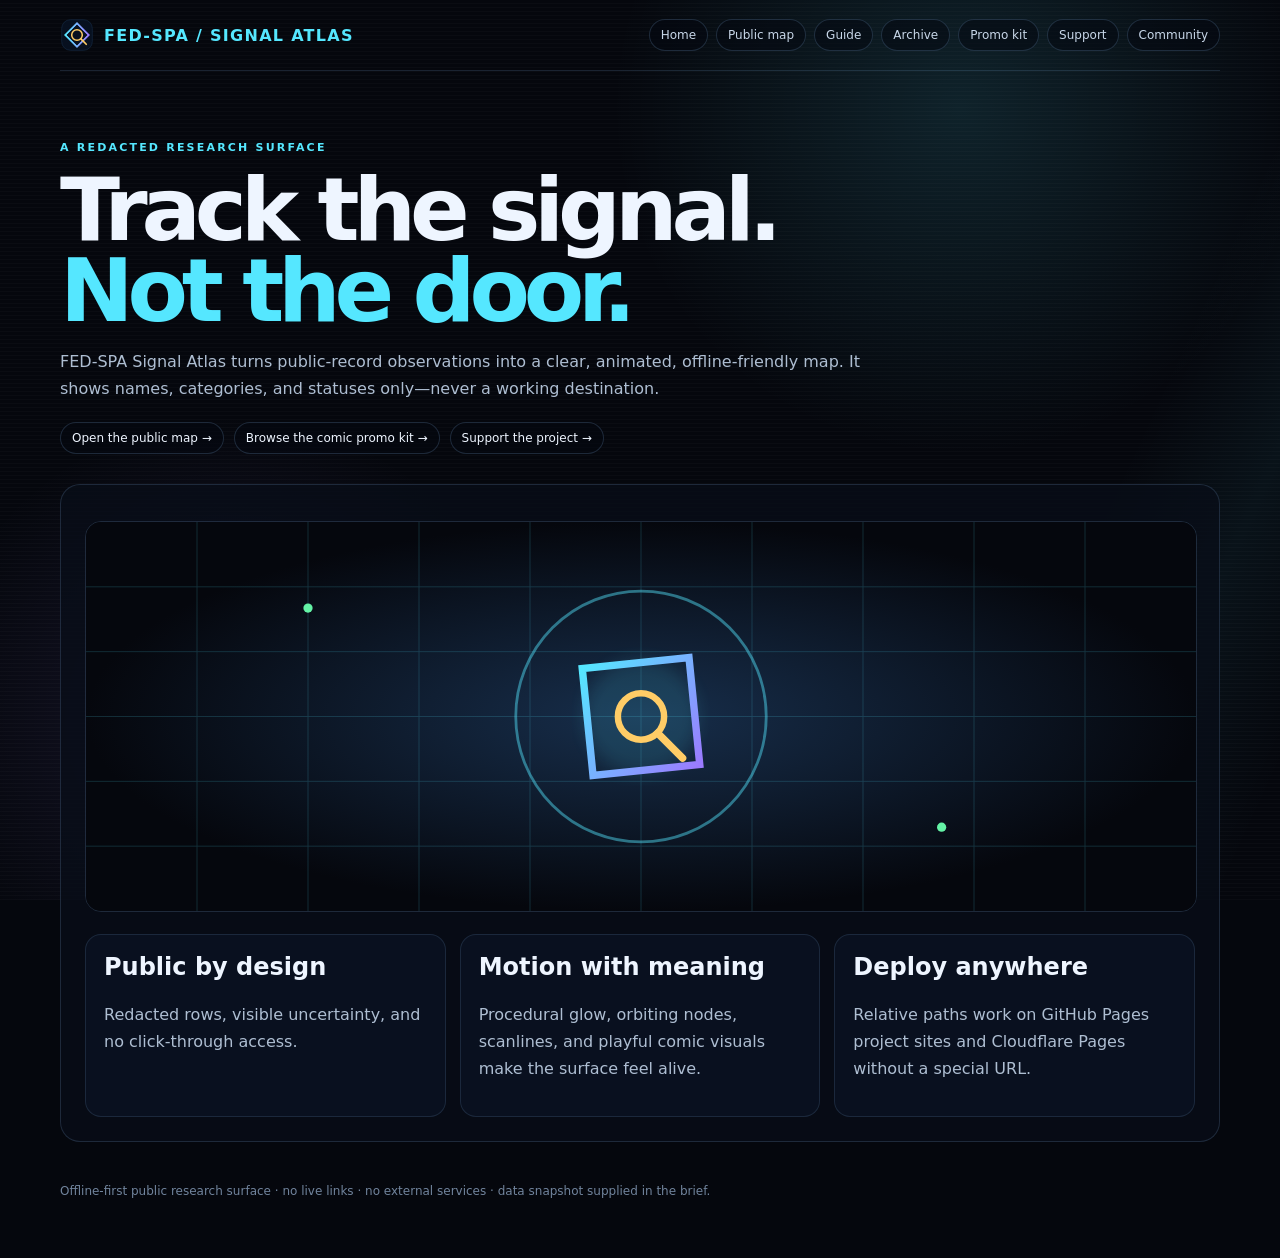
==== index.html @ 1a7d3280 "Add files via upload" ====
<!doctype html><html lang="en"><head><meta charset="utf-8"><meta name="viewport" content="width=device-width,initial-scale=1"><link rel="icon" type="image/svg+xml" href="assets/favicon.svg"><link rel="stylesheet" href="assets/site.css"><title>FED-SPA // Signal Atlas</title><style>body{margin:0;background:#05070d;color:#eef5ff;font-family:Inter,ui-sans-serif,system-ui,sans-serif}.wrap{max-width:1160px;margin:auto;padding:0 22px 60px}.hero{padding:70px 0 30px;max-width:820px}.eyebrow{color:#55e7ff;letter-spacing:.2em;text-transform:uppercase;font-size:11px;font-weight:800}h1{font-size:clamp(42px,8vw,88px);line-height:.92;letter-spacing:-.07em;margin:16px 0}h2{margin-top:0}p,li{color:#aebed2;line-height:1.7}.panel{padding:24px;border:1px solid rgba(147,197,253,.16);border-radius:20px;background:rgba(9,14,25,.74);animation:pulse 5s ease-in-out infinite}.cards{display:grid;grid-template-columns:repeat(auto-fit,minmax(230px,1fr));gap:14px}.card{padding:18px;border:1px solid rgba(147,197,253,.13);border-radius:16px;background:rgba(12,20,36,.72);animation:drift 7s ease-in-out infinite}.card:nth-child(2n){animation-delay:-2s}.card img{width:100%;height:auto;border-radius:12px;display:block;margin-bottom:12px}.banner{width:100%;border-radius:16px;border:1px solid rgba(147,197,253,.16);margin:12px 0 18px}.actions{display:flex;flex-wrap:wrap;gap:10px;margin-top:20px}.cta{display:inline-block;color:#eef5ff}.muted{color:#8da0b9;font-size:12px}footer{margin-top:42px;color:#71849d;font-size:12px}@media(max-width:700px){.wrap{padding:0 14px 40px}.site-nav{align-items:flex-start;flex-direction:column}}</style></head><body><div class="page-bg"></div><div class="wrap"><nav class="site-nav"><a class="brand" href="index.html"><img src="assets/logo-mark.svg" alt="Symbol mark">FED-SPA / SIGNAL ATLAS</a><div class="nav-links"><a href="index.html">Home</a><a href="map/index.html">Public map</a><a href="pages/guide.html">Guide</a><a href="pages/archive.html">Archive</a><a href="pages/promo.html">Promo kit</a><a href="pages/support.html">Support</a><a href="pages/community.html">Community</a></div></nav><main class="hero"><div class="eyebrow">A redacted research surface</div><h1>Track the signal.<br><span style="color:#55e7ff">Not the door.</span></h1><p>FED-SPA Signal Atlas turns public-record observations into a clear, animated, offline-friendly map. It shows names, categories, and statuses only—never a working destination.</p><div class="actions"><a class="cta" href="map/index.html">Open the public map →</a><a class="cta" href="pages/promo.html">Browse the comic promo kit →</a><a class="cta" href="pages/support.html">Support the project →</a></div></main><section class="panel"><img class="banner" src="assets/promo/animated-signal.svg" alt="Animated signal radar illustration"><div class="cards"><article class="card"><h2>Public by design</h2><p>Redacted rows, visible uncertainty, and no click-through access.</p></article><article class="card"><h2>Motion with meaning</h2><p>Procedural glow, orbiting nodes, scanlines, and playful comic visuals make the surface feel alive.</p></article><article class="card"><h2>Deploy anywhere</h2><p>Relative paths work on GitHub Pages project sites and Cloudflare Pages without a special URL.</p></article></div></section><footer>Offline-first public research surface · no live links · no external services · data snapshot supplied in the brief.</footer></div></body></html>
---- assets/site.css ----
@keyframes drift{0%,100%{transform:translate3d(0,0,0) rotate(0deg)}50%{transform:translate3d(0,-10px,0) rotate(1deg)}}
@keyframes shimmer{0%{background-position:0% 50%}100%{background-position:200% 50%}}
@keyframes pulse{0%,100%{box-shadow:0 0 0 rgba(85,231,255,0)}50%{box-shadow:0 0 34px rgba(85,231,255,.18)}}
.page-bg{position:fixed;inset:0;z-index:-1;background:radial-gradient(circle at 75% 12%,rgba(85,231,255,.12),transparent 28%),radial-gradient(circle at 18% 80%,rgba(155,123,255,.12),transparent 24%),#05070d}
.page-bg:after{content:"";position:absolute;inset:0;background:linear-gradient(115deg,transparent 0 45%,rgba(85,231,255,.05) 50%,transparent 55%),repeating-linear-gradient(0deg,rgba(255,255,255,.018) 0 1px,transparent 1px 4px);background-size:200% 100%;animation:shimmer 13s linear infinite;pointer-events:none}
.site-nav{display:flex;align-items:center;justify-content:space-between;gap:16px;padding:18px 0;border-bottom:1px solid rgba(147,197,253,.15)}
.site-nav .brand{display:flex;align-items:center;gap:10px;color:#55e7ff;font-weight:800;letter-spacing:.08em;text-decoration:none}.site-nav img{width:34px;height:34px}.nav-links{display:flex;flex-wrap:wrap;gap:8px}.nav-links a,.cta{color:#c8d7e9;text-decoration:none;border:1px solid rgba(147,197,253,.18);border-radius:999px;padding:8px 11px;font-size:12px;background:rgba(5,9,17,.55);transition:.2s ease}.nav-links a:hover,.cta:hover{color:#fff;border-color:#55e7ff;transform:translateY(-2px);box-shadow:0 0 18px rgba(85,231,255,.15)}
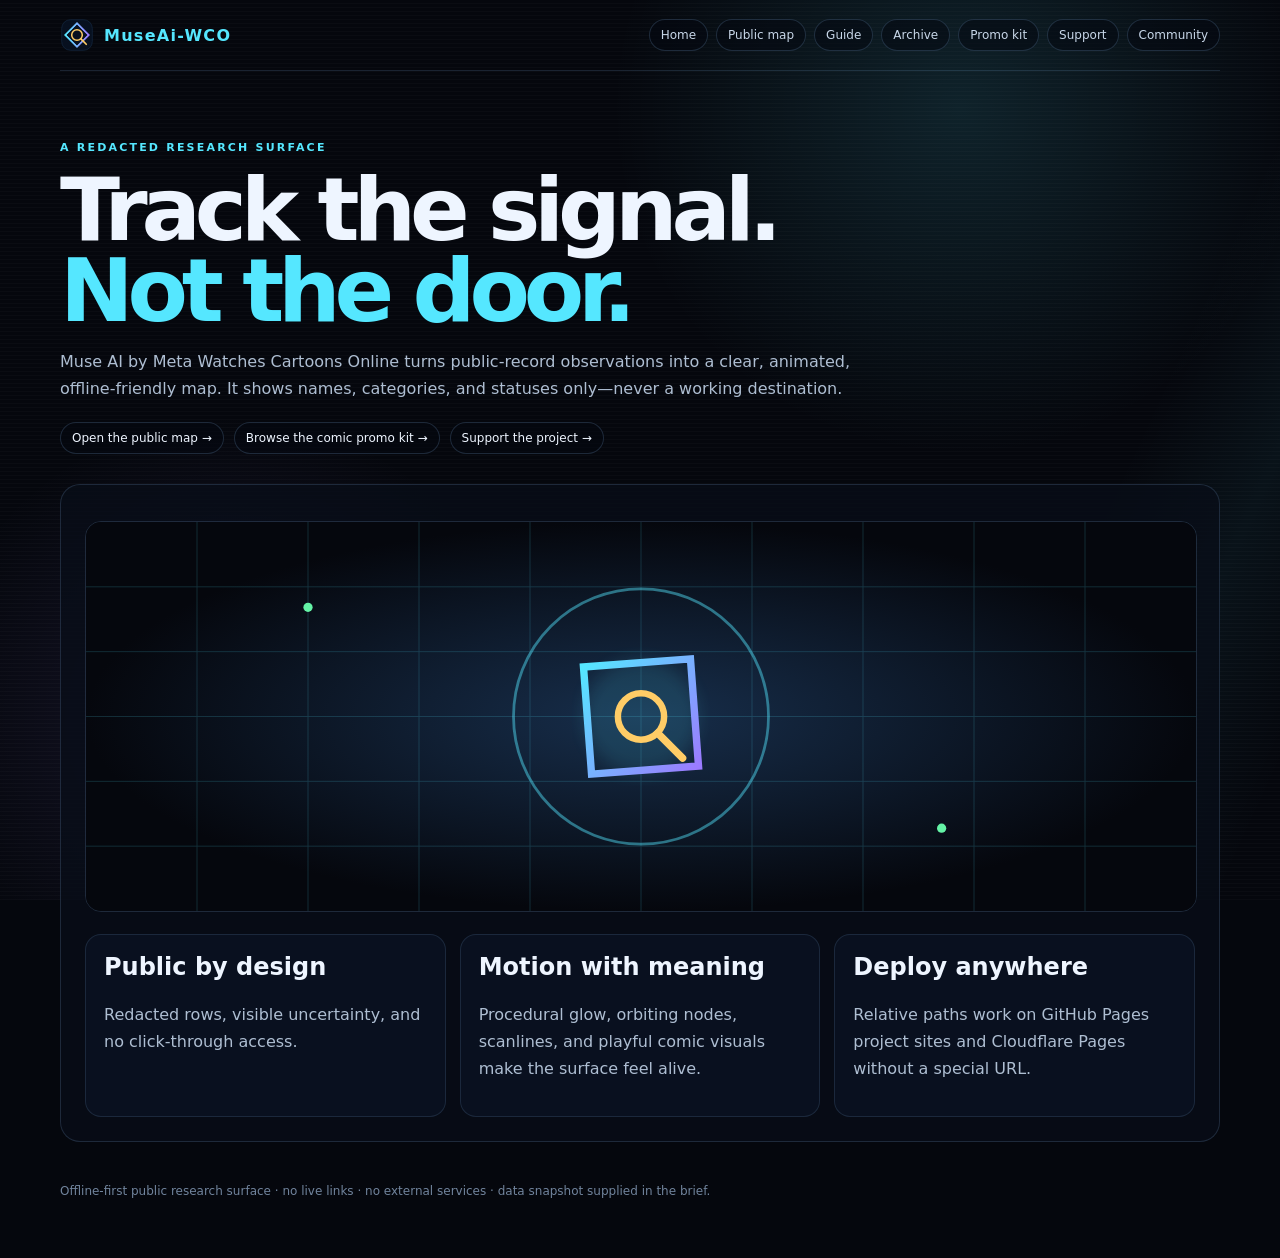
==== commit 52a51028: "Add files via upload" ====
--- a/index.html
+++ b/index.html
@@ -1 +1 @@
-<!doctype html><html lang="en"><head><meta charset="utf-8"><meta name="viewport" content="width=device-width,initial-scale=1"><link rel="icon" type="image/svg+xml" href="assets/favicon.svg"><link rel="stylesheet" href="assets/site.css"><title>FED-SPA // Signal Atlas</title><style>body{margin:0;background:#05070d;color:#eef5ff;font-family:Inter,ui-sans-serif,system-ui,sans-serif}.wrap{max-width:1160px;margin:auto;padding:0 22px 60px}.hero{padding:70px 0 30px;max-width:820px}.eyebrow{color:#55e7ff;letter-spacing:.2em;text-transform:uppercase;font-size:11px;font-weight:800}h1{font-size:clamp(42px,8vw,88px);line-height:.92;letter-spacing:-.07em;margin:16px 0}h2{margin-top:0}p,li{color:#aebed2;line-height:1.7}.panel{padding:24px;border:1px solid rgba(147,197,253,.16);border-radius:20px;background:rgba(9,14,25,.74);animation:pulse 5s ease-in-out infinite}.cards{display:grid;grid-template-columns:repeat(auto-fit,minmax(230px,1fr));gap:14px}.card{padding:18px;border:1px solid rgba(147,197,253,.13);border-radius:16px;background:rgba(12,20,36,.72);animation:drift 7s ease-in-out infinite}.card:nth-child(2n){animation-delay:-2s}.card img{width:100%;height:auto;border-radius:12px;display:block;margin-bottom:12px}.banner{width:100%;border-radius:16px;border:1px solid rgba(147,197,253,.16);margin:12px 0 18px}.actions{display:flex;flex-wrap:wrap;gap:10px;margin-top:20px}.cta{display:inline-block;color:#eef5ff}.muted{color:#8da0b9;font-size:12px}footer{margin-top:42px;color:#71849d;font-size:12px}@media(max-width:700px){.wrap{padding:0 14px 40px}.site-nav{align-items:flex-start;flex-direction:column}}</style></head><body><div class="page-bg"></div><div class="wrap"><nav class="site-nav"><a class="brand" href="index.html"><img src="assets/logo-mark.svg" alt="Symbol mark">FED-SPA / SIGNAL ATLAS</a><div class="nav-links"><a href="index.html">Home</a><a href="map/index.html">Public map</a><a href="pages/guide.html">Guide</a><a href="pages/archive.html">Archive</a><a href="pages/promo.html">Promo kit</a><a href="pages/support.html">Support</a><a href="pages/community.html">Community</a></div></nav><main class="hero"><div class="eyebrow">A redacted research surface</div><h1>Track the signal.<br><span style="color:#55e7ff">Not the door.</span></h1><p>FED-SPA Signal Atlas turns public-record observations into a clear, animated, offline-friendly map. It shows names, categories, and statuses only—never a working destination.</p><div class="actions"><a class="cta" href="map/index.html">Open the public map →</a><a class="cta" href="pages/promo.html">Browse the comic promo kit →</a><a class="cta" href="pages/support.html">Support the project →</a></div></main><section class="panel"><img class="banner" src="assets/promo/animated-signal.svg" alt="Animated signal radar illustration"><div class="cards"><article class="card"><h2>Public by design</h2><p>Redacted rows, visible uncertainty, and no click-through access.</p></article><article class="card"><h2>Motion with meaning</h2><p>Procedural glow, orbiting nodes, scanlines, and playful comic visuals make the surface feel alive.</p></article><article class="card"><h2>Deploy anywhere</h2><p>Relative paths work on GitHub Pages project sites and Cloudflare Pages without a special URL.</p></article></div></section><footer>Offline-first public research surface · no live links · no external services · data snapshot supplied in the brief.</footer></div></body></html>+<!doctype html><html lang="en"><head><meta charset="utf-8"><meta name="viewport" content="width=device-width,initial-scale=1"><link rel="icon" type="image/svg+xml" href="assets/favicon.svg"><link rel="stylesheet" href="assets/site.css"><title>MuseAi-WCO // Home</title><style>body{margin:0;background:#05070d;color:#eef5ff;font-family:Inter,ui-sans-serif,system-ui,sans-serif}.wrap{max-width:1160px;margin:auto;padding:0 22px 60px}.hero{padding:70px 0 30px;max-width:820px}.eyebrow{color:#55e7ff;letter-spacing:.2em;text-transform:uppercase;font-size:11px;font-weight:800}h1{font-size:clamp(42px,8vw,88px);line-height:.92;letter-spacing:-.07em;margin:16px 0}h2{margin-top:0}p,li{color:#aebed2;line-height:1.7}.panel{padding:24px;border:1px solid rgba(147,197,253,.16);border-radius:20px;background:rgba(9,14,25,.74);animation:pulse 5s ease-in-out infinite}.cards{display:grid;grid-template-columns:repeat(auto-fit,minmax(230px,1fr));gap:14px}.card{padding:18px;border:1px solid rgba(147,197,253,.13);border-radius:16px;background:rgba(12,20,36,.72);animation:drift 7s ease-in-out infinite}.card:nth-child(2n){animation-delay:-2s}.card img{width:100%;height:auto;border-radius:12px;display:block;margin-bottom:12px}.banner{width:100%;border-radius:16px;border:1px solid rgba(147,197,253,.16);margin:12px 0 18px}.actions{display:flex;flex-wrap:wrap;gap:10px;margin-top:20px}.cta{display:inline-block;color:#eef5ff}.muted{color:#8da0b9;font-size:12px}footer{margin-top:42px;color:#71849d;font-size:12px}@media(max-width:700px){.wrap{padding:0 14px 40px}.site-nav{align-items:flex-start;flex-direction:column}}</style></head><body><div class="page-bg"></div><div class="wrap"><nav class="site-nav"><a class="brand" href="index.html"><img src="assets/logo-mark.svg" alt="Symbol mark">MuseAi-WCO</a><div class="nav-links"><a href="index.html">Home</a><a href="map/index.html">Public map</a><a href="pages/guide.html">Guide</a><a href="pages/archive.html">Archive</a><a href="pages/promo.html">Promo kit</a><a href="pages/support.html">Support</a><a href="pages/community.html">Community</a></div></nav><main class="hero"><div class="eyebrow">A redacted research surface</div><h1>Track the signal.<br><span style="color:#55e7ff">Not the door.</span></h1><p>Muse AI by Meta Watches Cartoons Online turns public-record observations into a clear, animated, offline-friendly map. It shows names, categories, and statuses only—never a working destination.</p><div class="actions"><a class="cta" href="map/index.html">Open the public map →</a><a class="cta" href="pages/promo.html">Browse the comic promo kit →</a><a class="cta" href="pages/support.html">Support the project →</a></div></main><section class="panel"><img class="banner" src="assets/promo/animated-signal.svg" alt="Animated signal radar illustration"><div class="cards"><article class="card"><h2>Public by design</h2><p>Redacted rows, visible uncertainty, and no click-through access.</p></article><article class="card"><h2>Motion with meaning</h2><p>Procedural glow, orbiting nodes, scanlines, and playful comic visuals make the surface feel alive.</p></article><article class="card"><h2>Deploy anywhere</h2><p>Relative paths work on GitHub Pages project sites and Cloudflare Pages without a special URL.</p></article></div></section><footer>Offline-first public research surface · no live links · no external services · data snapshot supplied in the brief.</footer></div></body></html>
